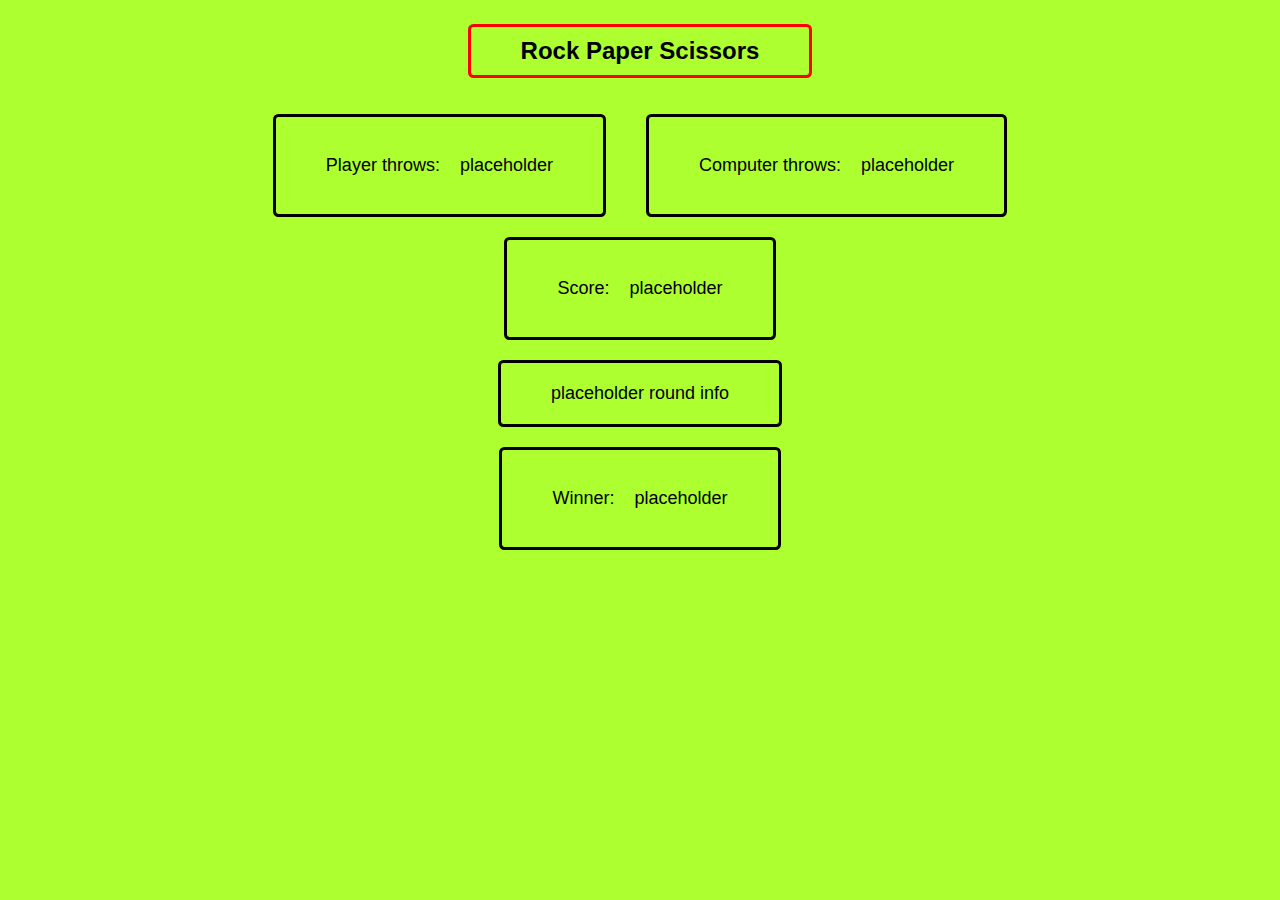
==== index.html @ a383a8a2 "renamed index page" ====
<!DOCTYPE html>
<html lang="en">
<head>
    <meta charset="UTF-8">
    <meta http-equiv="X-UA-Compatible" content="IE=edge">
    <meta name="viewport" content="width=device-width, initial-scale=1.0">
    <title>Rock Paper Scissors</title>
    <style>
        *{
            box-sizing: border-box;
            font-family: Impact, Haettenschweiler, 'Arial Narrow Bold', sans-serif;
            font-size: 18px;
            background-color: greenyellow;
        }

        body{
            display: flex;
            flex-direction: column;
            justify-content: center;
            align-items: center;
            gap: 20px;
        }

        .game-moves{
            display: flex;
            align-items: center;
            justify-content: center;
            gap: 40px;
            flex-wrap: wrap;
        }
        #player-output, #computer-output, .score, .winner{
            display: flex;
            align-items: center;
            gap: 20px;
            border-style: solid;
            padding: 20px 50px;
           border-radius: 0.3rem;
            
        }
        #current-round{
            border-style: solid;
            padding: 20px 50px;
           border-radius: 0.3rem; 
        }
        h1{
            font-size: 24px;
            border-style: solid;
            border-color: red;
            border-radius: 0.3rem;
            padding: 10px 50px;
            font-weight: bold;
        }

        
      
    </style>
</head>
<body>

    <h1>Rock Paper Scissors</h1>

    <div class="game-moves">
        <div id="player-output">
            <p>Player throws: </p>
            <div id="player-throw">placeholder</div>
        </div>

        <div id="computer-output">
            <p>Computer throws:</p>
            <div id="computer-throw">placeholder</div>
        </div>
    </div>

    <div class="score">
        <p>Score: </p>
        <div id="current-score">placeholder</div>
    </div>

    <div id="current-round">placeholder round info</div>

    <div class="winner">
        <p>Winner: </p>
        <div id="winner">placeholder</div>
    </div>

<!---

    <script src="./JS/rock-paper-scissors.js"></script>

    -->
</body>
</html>
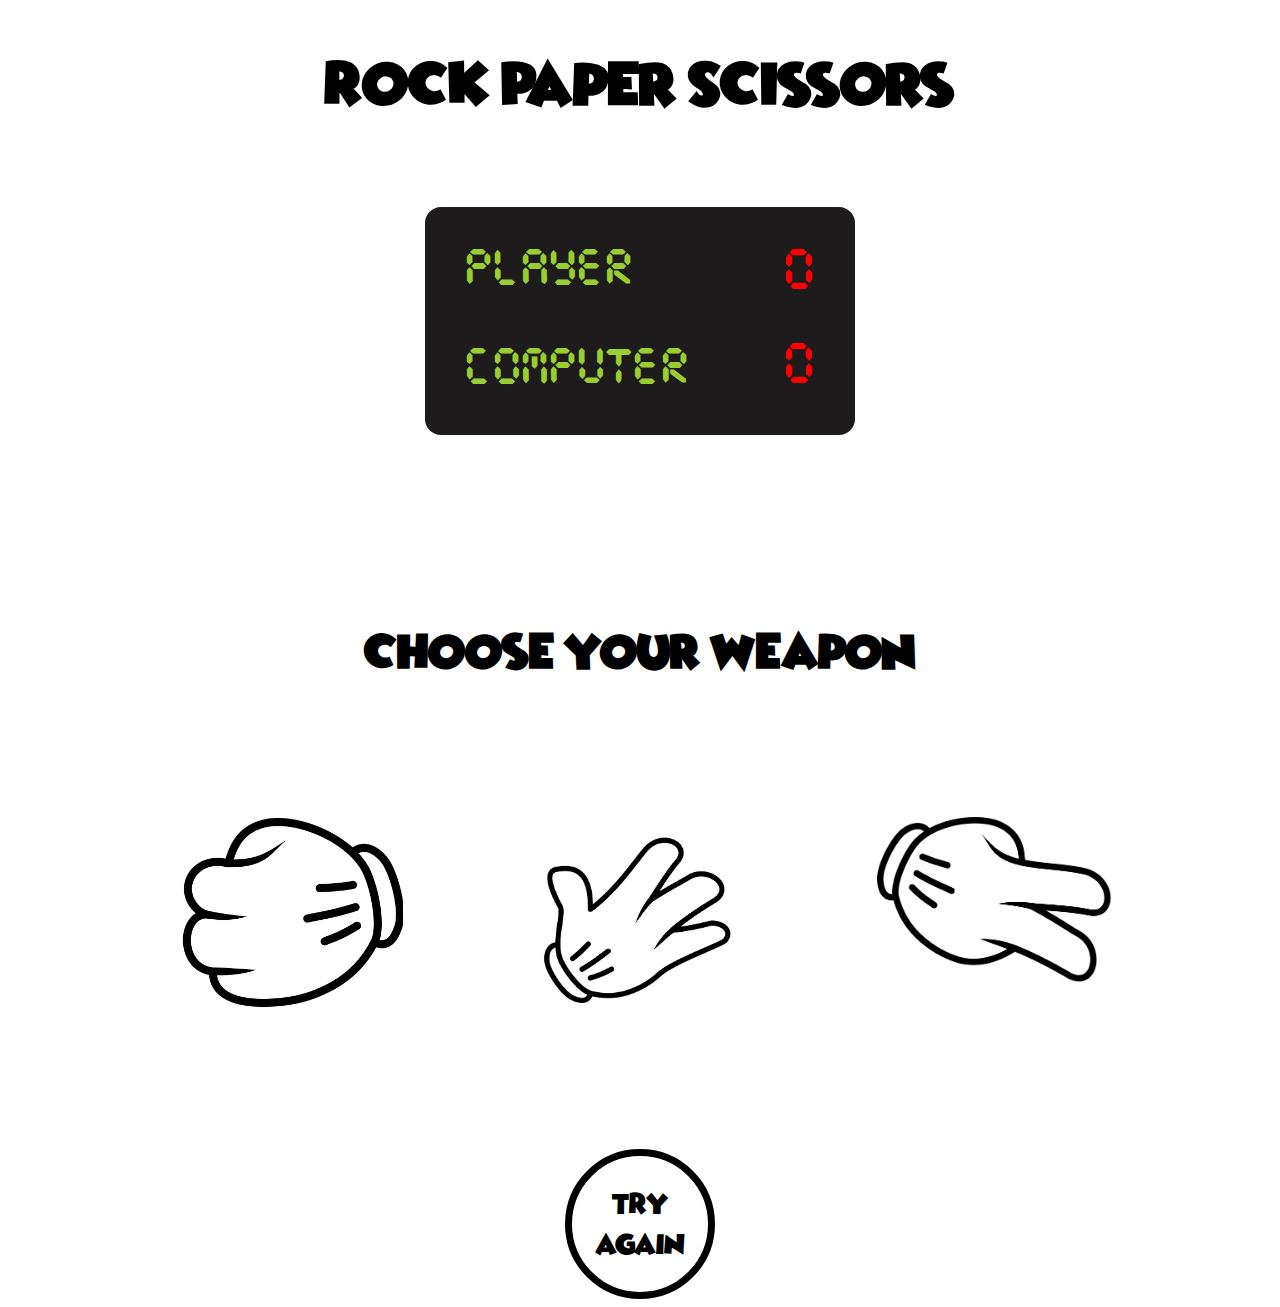
==== commit d9119005: "Added div for styling and eventlisteners" ====
--- a/index.html
+++ b/index.html
@@ -5,88 +5,49 @@
     <meta http-equiv="X-UA-Compatible" content="IE=edge">
     <meta name="viewport" content="width=device-width, initial-scale=1.0">
     <title>Rock Paper Scissors</title>
-    <style>
-        *{
-            box-sizing: border-box;
-            font-family: Impact, Haettenschweiler, 'Arial Narrow Bold', sans-serif;
-            font-size: 18px;
-            background-color: greenyellow;
-        }
-
-        body{
-            display: flex;
-            flex-direction: column;
-            justify-content: center;
-            align-items: center;
-            gap: 20px;
-        }
-
-        .game-moves{
-            display: flex;
-            align-items: center;
-            justify-content: center;
-            gap: 40px;
-            flex-wrap: wrap;
-        }
-        #player-output, #computer-output, .score, .winner{
-            display: flex;
-            align-items: center;
-            gap: 20px;
-            border-style: solid;
-            padding: 20px 50px;
-           border-radius: 0.3rem;
-            
-        }
-        #current-round{
-            border-style: solid;
-            padding: 20px 50px;
-           border-radius: 0.3rem; 
-        }
-        h1{
-            font-size: 24px;
-            border-style: solid;
-            border-color: red;
-            border-radius: 0.3rem;
-            padding: 10px 50px;
-            font-weight: bold;
-        }
-
-        
-      
-    </style>
-</head>
+    <link rel="stylesheet" href="./css/rps.css">
+   
 <body>
 
     <h1>Rock Paper Scissors</h1>
 
-    <div class="game-moves">
-        <div id="player-output">
-            <p>Player throws: </p>
-            <div id="player-throw">placeholder</div>
+   
+    <div class="scoreboard">
+
+      
+        <div class="players">
+            <div id="player">PLAYER </div>
+            <div id="computer">COMPUTER </div>
         </div>
 
-        <div id="computer-output">
-            <p>Computer throws:</p>
-            <div id="computer-throw">placeholder</div>
+        <div class="score">
+            <div id="player-score">0</div>
+            <div id="computer-score">0</div>
         </div>
+
+       
     </div>
 
-    <div class="score">
-        <p>Score: </p>
-        <div id="current-score">placeholder</div>
+    <div class="game-moves">
+        <div id="player-move"></div>
+        <div id="computer-move"></div>
+        
+    </div>
+    <div class="round-result"></div>
+
+    <h2>Choose your weapon</h2>
+
+    <div class="buttons">
+        <button id="rock"><img src="./img/rock.png" alt=""></button>
+        <button id="paper"><img src="./img/paper.png" alt=""></button>
+        <button id="scissors"><img src="./img/scissors.png" alt=""></button>
     </div>
 
-    <div id="current-round">placeholder round info</div>
+    <div class="display-winner"></div>
 
-    <div class="winner">
-        <p>Winner: </p>
-        <div id="winner">placeholder</div>
-    </div>
-
-<!---
-
+    <button class="page-reload">TRY AGAIN</button>
+    
     <script src="./JS/rock-paper-scissors.js"></script>
 
-    -->
 </body>
-</html>+</html>
--- a/css/rps.css
+++ b/css/rps.css
@@ -0,0 +1,104 @@
+@font-face {
+    font-family: myFirstFont;
+    src: url(fonts/CursedTimerUlil-Aznm.ttf);
+}
+@font-face {
+    font-family: cartoon;
+    src: url(fonts/WickedMouse-aGoK.ttf);
+}
+body{
+    display: flex;
+    flex-direction: column;
+    align-items: center;
+    gap: 50px;
+    font-family: 'cartoon';
+  
+}
+
+h1{
+    font-size: 50px;
+}
+
+h2{
+    font-size: 40px;
+}
+
+.buttons{
+    display: flex;
+    align-items: center;
+    justify-content: center;
+    flex-wrap: wrap;
+    gap: 100px;
+}
+button{
+    background-color: white;
+    border: none;
+  
+}
+
+button img{
+    width: 250px;
+}
+
+button :hover, .page-reload:hover{
+    cursor: pointer;
+}
+
+.scoreboard{
+    display: flex;
+    gap: 50px;
+    width: 350px;
+    background-color: rgb(29, 27, 27);
+    color: white;
+    padding: 40px;
+    border-radius: 1rem;
+    justify-content: space-between;
+}
+
+.players{
+    display: flex;
+    flex-direction: column;
+    gap: 40px;
+    font-size: 45px;
+    color: yellowgreen;
+    font-family: 'myFirstFont';
+    justify-content: space-between;
+}
+
+.score{
+    display: flex;
+    flex-direction: column;
+    gap: 40px;
+    color: red;
+    font-family: 'myFirstFont';
+    font-size: 50px;
+    justify-content: space-between;
+    align-items: flex-end;
+    
+}
+
+.game-moves{
+    display: flex;
+    gap: 40px;
+    font-size: 26px;
+    font: red;
+}
+
+.page-reload{
+    font-family: 'cartoon';
+    font-size: 24px;
+    border-style: solid;
+    border-width: 7px;
+    border-radius: 50%;
+    width: 150px;
+    height: 150px;
+    padding: 10px;
+  
+}
+
+.display-winner{
+   font: red;
+   font-size: 50px;
+
+
+}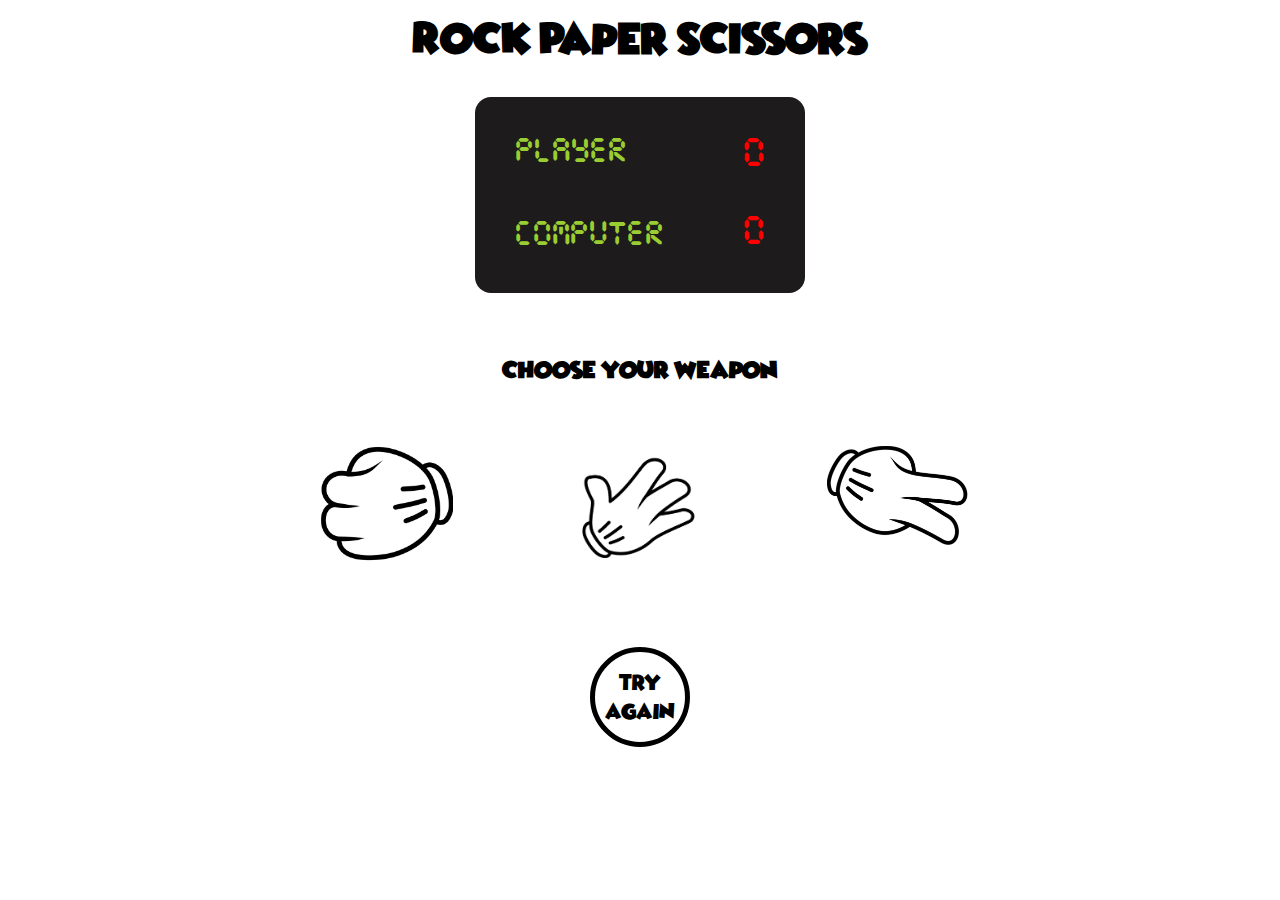
==== commit ae2f1c6a: "Cleaned up html file." ====
--- a/index.html
+++ b/index.html
@@ -33,8 +33,7 @@
         <div id="computer-move"></div>
         
     </div>
-    <div class="round-result"></div>
-
+   
     <h2>Choose your weapon</h2>
 
     <div class="buttons">
--- a/css/rps.css
+++ b/css/rps.css
@@ -10,17 +10,20 @@
     display: flex;
     flex-direction: column;
     align-items: center;
-    gap: 50px;
+    gap: 30px;
     font-family: 'cartoon';
+    box-sizing: border-box;
   
 }
 
 h1{
-    font-size: 50px;
+    font-size: 36px;
+    margin: 0px;
 }
 
 h2{
-    font-size: 40px;
+    font-size: 20px;
+    margin: 0px;
 }
 
 .buttons{
@@ -37,7 +40,7 @@
 }
 
 button img{
-    width: 250px;
+    width: 150px;
 }
 
 button :hover, .page-reload:hover{
@@ -47,7 +50,7 @@
 .scoreboard{
     display: flex;
     gap: 50px;
-    width: 350px;
+    width: 250px;
     background-color: rgb(29, 27, 27);
     color: white;
     padding: 40px;
@@ -59,7 +62,7 @@
     display: flex;
     flex-direction: column;
     gap: 40px;
-    font-size: 45px;
+    font-size: 30px;
     color: yellowgreen;
     font-family: 'myFirstFont';
     justify-content: space-between;
@@ -71,7 +74,7 @@
     gap: 40px;
     color: red;
     font-family: 'myFirstFont';
-    font-size: 50px;
+    font-size: 35px;
     justify-content: space-between;
     align-items: flex-end;
     
@@ -80,25 +83,24 @@
 .game-moves{
     display: flex;
     gap: 40px;
-    font-size: 26px;
+    font-size: 18px;
     font: red;
 }
 
 .page-reload{
     font-family: 'cartoon';
-    font-size: 24px;
+    font-size: 18px;
     border-style: solid;
-    border-width: 7px;
+    border-width: 5px;
     border-radius: 50%;
-    width: 150px;
-    height: 150px;
+    width: 100px;
+    height: 100px;
     padding: 10px;
   
 }
 
 .display-winner{
-   font: red;
-   font-size: 50px;
+   font-size: 20px;
 
 
 }